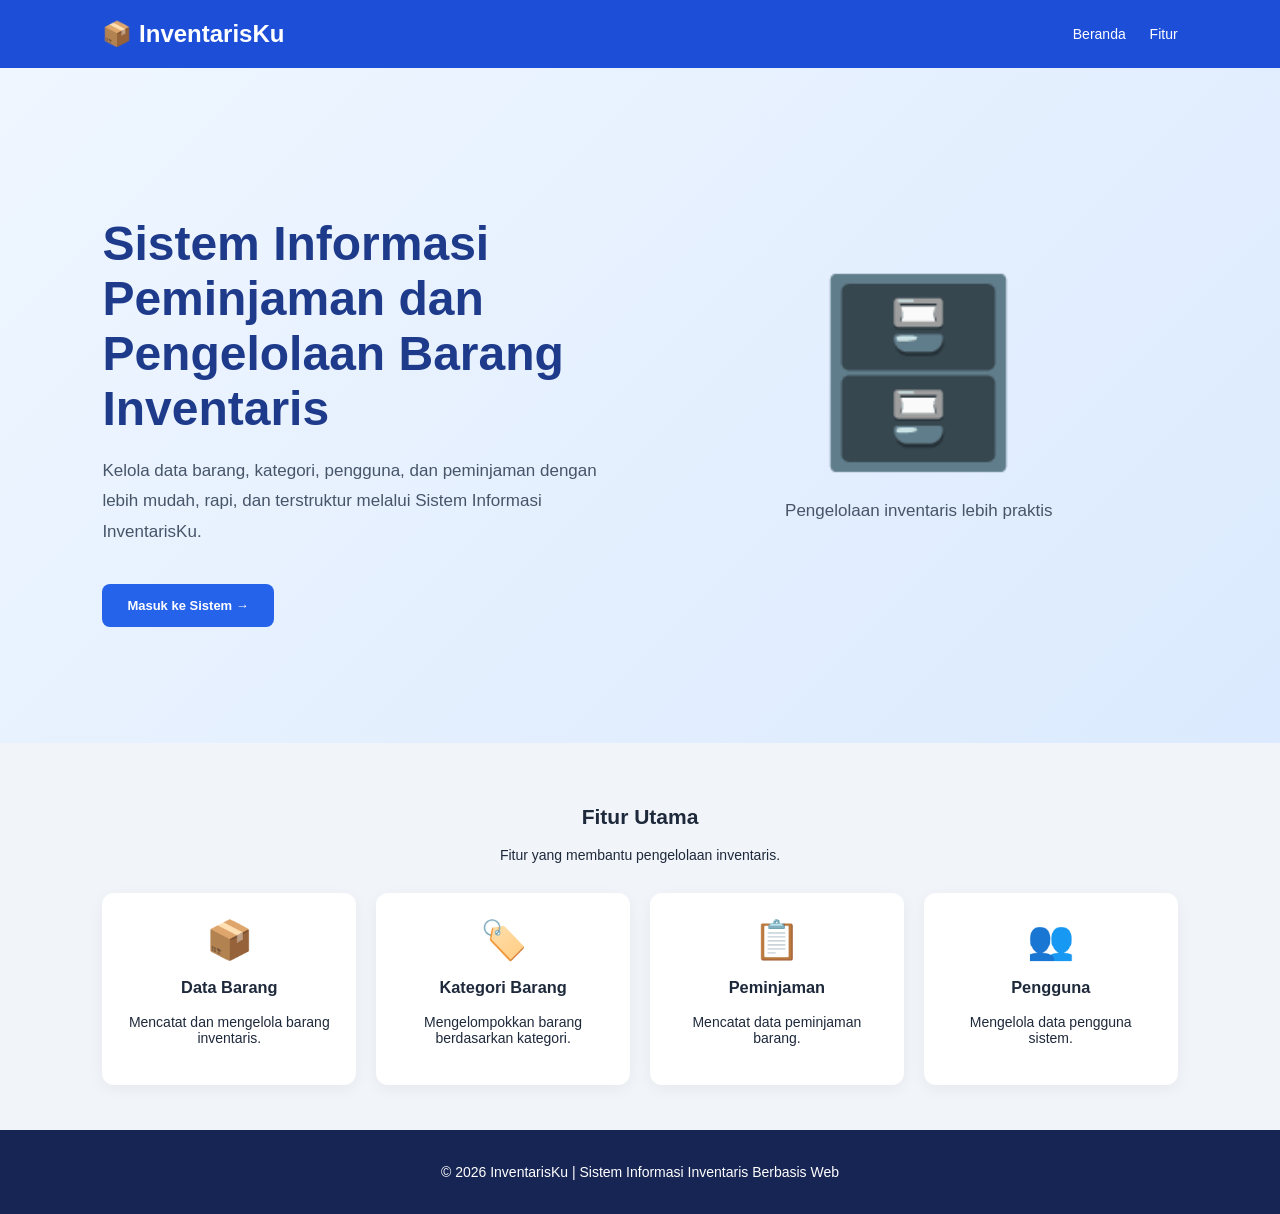
==== index.html @ ec7b14ca "Membuat halaman utama InventarisKu" ====
<!DOCTYPE html>
<html lang="id">
<head>
    <meta charset="UTF-8">
    <meta name="viewport" content="width=device-width, initial-scale=1.0">
    <title>InventarisKu - Sistem Informasi Inventaris</title>
    <link rel="stylesheet" href="assets/css/style.css">

    <style>
        * {
            box-sizing: border-box;
        }

        body {
            margin: 0;
            font-family: Arial, sans-serif;
            background: #f1f5f9;
            color: #1e293b;
        }

        .navbar {
            background: #1d4ed8;
            color: white;
            padding: 20px 8%;
            display: flex;
            justify-content: space-between;
            align-items: center;
            flex-wrap: wrap;
            gap: 15px;
        }

        .brand {
            font-size: 24px;
            font-weight: bold;
        }

        .navbar a {
            color: white;
            text-decoration: none;
            margin-left: 20px;
        }

        .hero {
            min-height: 75vh;
            padding: 70px 8%;
            display: flex;
            align-items: center;
            justify-content: space-between;
            gap: 40px;
            flex-wrap: wrap;
            background: linear-gradient(135deg, #eff6ff, #dbeafe);
        }

        .hero-text {
            flex: 1;
            min-width: 280px;
        }

        .hero h1 {
            font-size: clamp(32px, 5vw, 48px);
            margin-bottom: 20px;
            color: #1e3a8a;
        }

        .hero p {
            font-size: 17px;
            line-height: 1.8;
            color: #475569;
        }

        .hero-image {
            flex: 1;
            min-width: 260px;
            text-align: center;
        }

        .hero-image span {
            font-size: clamp(100px, 18vw, 180px);
        }

        .button {
            display: inline-block;
            margin-top: 20px;
            background: #2563eb;
            color: white;
            padding: 14px 25px;
            border-radius: 8px;
            text-decoration: none;
            font-weight: bold;
        }

        .button:hover {
            background: #1d4ed8;
        }

        .features {
            padding: 45px 8%;
            text-align: center;
        }

        .feature-list {
            display: grid;
            grid-template-columns: repeat(auto-fit, minmax(200px, 1fr));
            gap: 20px;
            margin-top: 30px;
        }

        .feature {
            background: white;
            padding: 25px;
            border-radius: 12px;
            box-shadow: 0 4px 15px #0000000d;
        }

        .feature span {
            font-size: 38px;
        }

        footer {
            background: #172554;
            color: white;
            text-align: center;
            padding: 20px;
        }

        @media (max-width: 600px) {
            .navbar {
                padding: 18px 5%;
            }

            .navbar a {
                margin-left: 0;
                margin-right: 15px;
            }

            .hero {
                padding: 45px 6%;
            }
        }
    </style>
</head>

<body>
    <header class="navbar">
        <div class="brand">📦 InventarisKu</div>
        <nav>
            <a href="#beranda">Beranda</a>
            <a href="#fitur">Fitur</a>
        </nav>
    </header>

    <main>
        <section class="hero" id="beranda">
            <div class="hero-text">
                <h1>Sistem Informasi Peminjaman dan Pengelolaan Barang Inventaris</h1>

                <p>
                    Kelola data barang, kategori, pengguna, dan peminjaman
                    dengan lebih mudah, rapi, dan terstruktur melalui
                    Sistem Informasi InventarisKu.
                </p>

                <a class="button" href="pages/login.html">
                    Masuk ke Sistem →
                </a>
            </div>

            <div class="hero-image">
                <span>🗄️</span>
                <p>Pengelolaan inventaris lebih praktis</p>
            </div>
        </section>

        <section class="features" id="fitur">
            <h2>Fitur Utama</h2>
            <p>Fitur yang membantu pengelolaan inventaris.</p>

            <div class="feature-list">
                <div class="feature">
                    <span>📦</span>
                    <h3>Data Barang</h3>
                    <p>Mencatat dan mengelola barang inventaris.</p>
                </div>

                <div class="feature">
                    <span>🏷️</span>
                    <h3>Kategori Barang</h3>
                    <p>Mengelompokkan barang berdasarkan kategori.</p>
                </div>

                <div class="feature">
                    <span>📋</span>
                    <h3>Peminjaman</h3>
                    <p>Mencatat data peminjaman barang.</p>
                </div>

                <div class="feature">
                    <span>👥</span>
                    <h3>Pengguna</h3>
                    <p>Mengelola data pengguna sistem.</p>
                </div>
            </div>
        </section>
    </main>

    <footer>
        <p>© 2026 InventarisKu | Sistem Informasi Inventaris Berbasis Web</p>
    </footer>
</body>
</html>
---- assets/css/style.css ----
{
    margin: 0;
    padding: 0;
    box-sizing: border-box;
}

:root {
    --primary: #2878e8;
    --sidebar: #202b3a;
    --sidebar-hover: #34465c;
    --background: #f4f7fb;
    --text: #1e293b;
    --muted: #64748b;
    --border: #dce4ee;
    --white: #ffffff;
}

body {
    font-family: Arial, Helvetica, sans-serif;
    background: var(--background);
    color: var(--text);
    font-size: 14px;
}

a {
    text-decoration: none;
    color: inherit;
}

/* LAYOUT UTAMA */

.layout {
    display: flex;
    min-height: 100vh;
}

.sidebar {
    width: 245px;
    min-width: 245px;
    background: var(--sidebar);
    color: var(--white);
    padding: 24px 14px;
    display: flex;
    flex-direction: column;
}

.sidebar h2 {
    font-size: 21px;
    margin: 0 0 35px 8px;
    white-space: nowrap;
}

.sidebar nav {
    display: flex;
    flex-direction: column;
    gap: 8px;
}

.sidebar nav a {
    display: block;
    padding: 13px 12px;
    border-radius: 6px;
    color: #d6deea;
    font-size: 14px;
    transition: 0.2s;
}

.sidebar nav a:hover {
    background: var(--sidebar-hover);
    color: white;
}

.sidebar nav a.active {
    background: var(--primary);
    color: white;
}

.sidebar nav .logout {
    margin-top: 35px;
}

.main-content {
    flex: 1;
    min-width: 0;
}

.topbar {
    height: 65px;
    background: white;
    border-bottom: 1px solid var(--border);
    display: flex;
    justify-content: space-between;
    align-items: center;
    padding: 0 28px;
}

#menuToggle {
    border: none;
    background: transparent;
    font-size: 24px;
    cursor: pointer;
    color: var(--text);
}

.topbar span {
    font-weight: bold;
}

.content {
    padding: 28px;
}

.welcome {
    margin-bottom: 25px;
}

.welcome h1 {
    font-size: 25px;
    margin-bottom: 10px;
}

.welcome p {
    color: var(--muted);
    margin-bottom: 8px;
    line-height: 1.6;
}

#tanggalWaktu {
    text-align: right;
    font-size: 12px;
}

/* KARTU STATISTIK */

.stats {
    display: grid;
    grid-template-columns: repeat(4, minmax(0, 1fr));
    gap: 18px;
    margin-bottom: 25px;
}

.stat-card {
    background: white;
    border: 1px solid var(--border);
    border-radius: 9px;
    padding: 23px 16px;
    box-shadow: 0 2px 6px rgba(15, 23, 42, 0.04);
}

.stat-card h3 {
    font-size: 14px;
    font-weight: normal;
    margin-bottom: 15px;
    color: #475569;
}

.stat-card p {
    font-size: 30px;
    font-weight: bold;
}

.stat-card.blue {
    border-top: 4px solid #3984f6;
}

.stat-card.blue p {
    color: #2878e8;
}

.stat-card.green {
    border-top: 4px solid #36b56a;
}

.stat-card.green p {
    color: #279b55;
}

.stat-card.orange {
    border-top: 4px solid #f59e0b;
}

.stat-card.orange p {
    color: #e88908;
}

.stat-card.purple {
    border-top: 4px solid #8b5cf6;
}

.stat-card.purple p {
    color: #7444df;
}

.panel {
    background: white;
    border: 1px solid var(--border);
    border-radius: 9px;
    padding: 24px;
    box-shadow: 0 2px 6px rgba(15, 23, 42, 0.04);
}

.panel h2 {
    font-size: 18px;
    margin-bottom: 15px;
}

.panel p {
    color: var(--muted);
    line-height: 1.7;
    margin-bottom: 20px;
}

.button {
    display: inline-block;
    background: var(--primary);
    color: white;
    border: none;
    padding: 11px 16px;
    margin: 0 8px 8px 0;
    border-radius: 5px;
    cursor: pointer;
    font-size: 13px;
}

.button:hover {
    background: #1764cb;
}

.table-container {
    width: 100%;
    overflow-x: auto;
    background: white;
    border: 1px solid var(--border);
    border-radius: 8px;
}

table {
    width: 100%;
    border-collapse: collapse;
    background: white;
}

th,
td {
    padding: 13px 14px;
    border-bottom: 1px solid #e5eaf1;
    text-align: left;
    white-space: nowrap;
}

th {
    background: #edf3fa;
    font-size: 12px;
}

td {
    font-size: 13px;
}

tr:hover td {
    background: #f8fbff;
}

/* FORM */

.form-container {
    background: white;
    padding: 25px;
    border: 1px solid var(--border);
    border-radius: 8px;
    max-width: 900px;
}

.form-group {
    margin-bottom: 19px;
}

.form-group label {
    display: block;
    font-weight: bold;
    margin-bottom: 8px;
}

.form-group input,
.form-group select,
.form-group textarea {
    width: 100%;
    padding: 12px;
    border: 1px solid #cbd5e1;
    border-radius: 5px;
    background: white;
    font-family: inherit;
    font-size: 14px;
}

.form-group input:focus,
.form-group select:focus,
.form-group textarea:focus {
    outline: 2px solid #bfdbfe;
    border-color: var(--primary);
}

.form-group textarea {
    min-height: 100px;
    resize: vertical;
}

.login-page {
    min-height: 100vh;
    display: flex;
    justify-content: center;
    align-items: center;
    padding: 24px;
    background: linear-gradient(135deg, #e7f0ff, #f8fafc);
}

.login-card {
    width: 100%;
    max-width: 420px;
    padding: 38px;
    background: white;
    border: 1px solid var(--border);
    border-radius: 12px;
    box-shadow: 0 10px 35px rgba(30, 64, 175, 0.09);
}

.login-card h1 {
    text-align: center;
    font-size: 25px;
    margin-bottom: 12px;
}

.login-card .subtitle {
    text-align: center;
    color: var(--muted);
    margin-bottom: 28px;
}

.login-card .button {
    width: 100%;
    margin-top: 8px;
}

.layout.sidebar-hidden .sidebar {
    display: none;
}

@media (max-width: 1000px) {
    .stats {
        grid-template-columns: repeat(2, minmax(0, 1fr));
    }

    .content {
        padding: 20px;
    }
}

@media (max-width: 600px) {
    .sidebar {
        width: 190px;
        min-width: 190px;
        padding: 18px 9px;
    }

    .sidebar h2 {
        font-size: 17px;
        margin-left: 5px;
    }

    .sidebar nav a {
        padding: 12px 8px;
        font-size: 12px;
    }

    .topbar {
        padding: 0 15px;
    }

    .content {
        padding: 15px;
    }

    .welcome h1 {
        font-size: 21px;
    }

    .stats {
        grid-template-columns: 1fr;
        gap: 12px;
    }

    .stat-card {
        padding: 18px;
    }

    .form-container {
        padding: 17px;
    }

    .login-card {
        padding: 25px;
    }
}
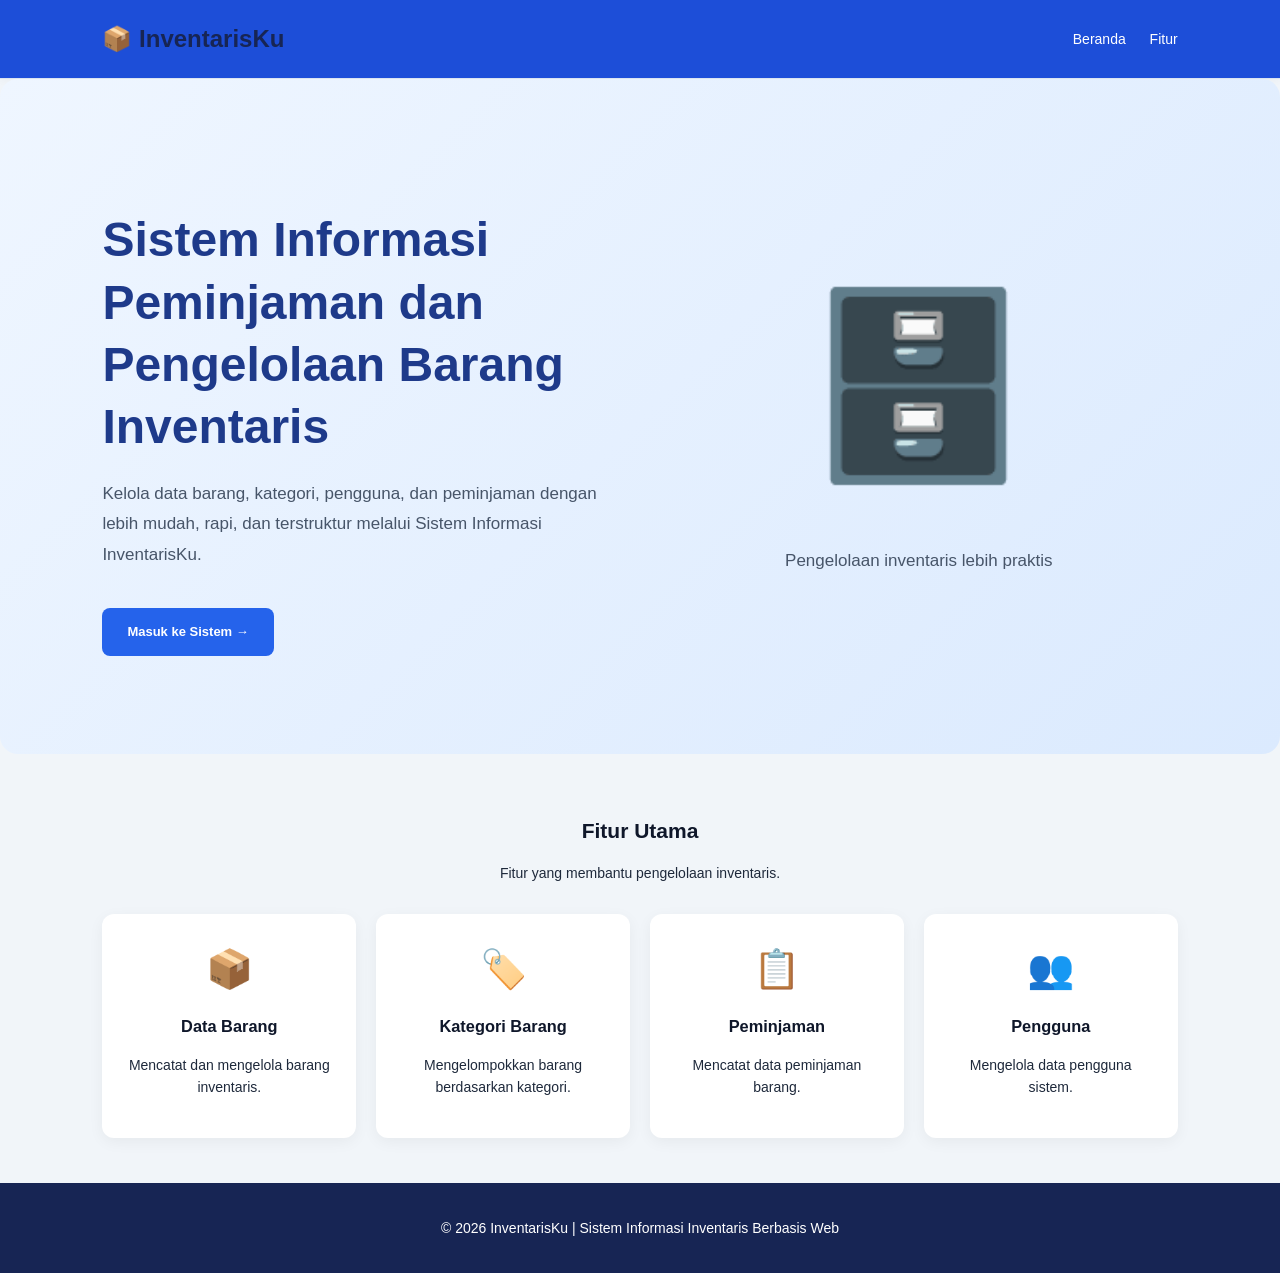
==== commit 240e2705: "memberi tampilan baru" ====
--- a/index.html
+++ b/index.html
@@ -1,10 +1,13 @@
 <!DOCTYPE html>
 <html lang="id">
 <head>
-    <meta charset="UTF-8">
-    <meta name="viewport" content="width=device-width, initial-scale=1.0">
-    <title>InventarisKu - Sistem Informasi Inventaris</title>
-    <link rel="stylesheet" href="assets/css/style.css">
+    
+<meta charset="UTF-8">
+<meta name="viewport" content="width=device-width, initial-scale=1.0">
+<title>InventarisKu - Sistem Informasi Inventaris</title>
+
+<link rel="stylesheet" href="assets/css/style.css">
+<link rel="stylesheet" href="assets/css/theme.css">
 
     <style>
         * {
--- a/assets/css/theme.css
+++ b/assets/css/theme.css
@@ -0,0 +1,315 @@
+/* InventarisKu - Tema Global Biru Putih
+   Pasang file ini sebagai assets/css/style.css
+   Semua halaman memakai tema navy, biru, putih, dan abu-abu kebiruan.
+*/
+
+:root {
+  --primary: #2563eb;
+  --primary-dark: #1d4ed8;
+  --primary-light: #dbeafe;
+  --navy: #172554;
+  --navy-2: #1e3a8a;
+  --page-bg: #f1f5f9;
+  --surface: #ffffff;
+  --text: #0f172a;
+  --muted: #64748b;
+  --border: #dbe4f0;
+  --success: #16a34a;
+  --danger: #dc2626;
+  --warning: #d97706;
+  --radius: 14px;
+  --shadow: 0 4px 15px rgba(15, 23, 42, .06);
+}
+
+* {
+  box-sizing: border-box;
+}
+
+html {
+  scroll-behavior: smooth;
+}
+
+body {
+  margin: 0;
+  color: var(--text);
+  background: var(--page-bg);
+  font-family: Arial, Helvetica, sans-serif;
+  line-height: 1.6;
+}
+
+img {
+  max-width: 100%;
+  height: auto;
+}
+
+a {
+  color: var(--primary);
+  text-decoration: none;
+}
+
+a:hover {
+  color: var(--primary-dark);
+}
+
+/* Header dan navigasi umum */
+header, .topbar, .navbar, .header {
+  background: var(--surface);
+  color: var(--text);
+  border-bottom: 1px solid var(--border);
+  box-shadow: 0 2px 8px rgba(15, 23, 42, .03);
+}
+
+.brand, .logo, .site-title {
+  color: var(--navy);
+  font-weight: 800;
+}
+
+nav a, .nav-link {
+  transition: background .2s ease, color .2s ease;
+}
+
+nav a:hover, .nav-link:hover {
+  color: var(--primary-dark);
+}
+
+/* Sidebar yang dipakai halaman admin */
+.sidebar, aside.sidebar, .side-menu {
+  background: var(--navy);
+  color: #fff;
+}
+
+.sidebar a, aside.sidebar a, .side-menu a {
+  display: block;
+  color: #f8fafc;
+  border-radius: 10px;
+  transition: background .2s ease, color .2s ease;
+}
+
+.sidebar a:hover, aside.sidebar a:hover, .side-menu a:hover,
+.sidebar a.active, aside.sidebar a.active, .side-menu a.active {
+  color: #fff;
+  background: var(--primary);
+}
+
+/* Area utama dan judul */
+main, .main-content, .content, .page-content {
+  min-width: 0;
+}
+
+h1, h2, h3, h4 {
+  color: var(--text);
+  line-height: 1.3;
+}
+
+.page-title, .content-title {
+  margin-top: 0;
+  font-weight: 800;
+}
+
+/* Panel, kartu, ringkasan, formulir, tabel */
+.card, .panel, .stat-card, .form-card, .table-card,
+.content-card, .summary-card, .box {
+  background: var(--surface);
+  border: 1px solid var(--border);
+  border-radius: var(--radius);
+  box-shadow: var(--shadow);
+}
+
+.stat-card, .card {
+  transition: transform .2s ease, box-shadow .2s ease;
+}
+
+.stat-card:hover, .card:hover {
+  box-shadow: 0 8px 22px rgba(37, 99, 235, .09);
+}
+
+label {
+  display: block;
+  margin-bottom: 6px;
+  color: #334155;
+  font-weight: 600;
+}
+
+input, select, textarea {
+  width: 100%;
+  min-height: 42px;
+  padding: 10px 12px;
+  color: var(--text);
+  background: #fff;
+  border: 1px solid #cbd5e1;
+  border-radius: 9px;
+  font: inherit;
+  outline: none;
+  transition: border-color .2s ease, box-shadow .2s ease;
+}
+
+textarea {
+  min-height: 100px;
+  resize: vertical;
+}
+
+input:focus, select:focus, textarea:focus {
+  border-color: var(--primary);
+  box-shadow: 0 0 0 3px rgba(37, 99, 235, .13);
+}
+
+/* Tombol */
+button, .btn, input[type="submit"], input[type="button"] {
+  display: inline-flex;
+  align-items: center;
+  justify-content: center;
+  gap: 7px;
+  min-height: 40px;
+  padding: 10px 16px;
+  color: #fff;
+  background: var(--primary);
+  border: 1px solid var(--primary);
+  border-radius: 9px;
+  font: inherit;
+  font-weight: 700;
+  cursor: pointer;
+  transition: background .2s ease, transform .2s ease, box-shadow .2s ease;
+}
+
+button:hover, .btn:hover, input[type="submit"]:hover, input[type="button"]:hover {
+  color: #fff;
+  background: var(--primary-dark);
+  border-color: var(--primary-dark);
+  box-shadow: 0 4px 12px rgba(37, 99, 235, .18);
+}
+
+button:active, .btn:active {
+  transform: translateY(1px);
+}
+
+.btn-secondary, .secondary, button.secondary {
+  color: #1e40af;
+  background: #eff6ff;
+  border-color: #bfdbfe;
+}
+
+.btn-secondary:hover, .secondary:hover, button.secondary:hover {
+  color: #1e40af;
+  background: #dbeafe;
+  border-color: #93c5fd;
+}
+
+.btn-danger, .danger, button.danger {
+  background: var(--danger);
+  border-color: var(--danger);
+}
+
+.btn-success, .success, button.success {
+  background: var(--success);
+  border-color: var(--success);
+}
+
+/* Tabel */
+table {
+  width: 100%;
+  border-collapse: collapse;
+  background: #fff;
+}
+
+thead th {
+  color: #1e3a8a;
+  background: #eff6ff;
+  font-weight: 800;
+}
+
+th, td {
+  padding: 12px 14px;
+  border-bottom: 1px solid var(--border);
+  text-align: left;
+  vertical-align: middle;
+}
+
+tbody tr:hover {
+  background: #f8fbff;
+}
+
+/* Pesan status/validasi */
+.alert, .message, .pesan, .status-message {
+  padding: 11px 14px;
+  border-radius: 9px;
+}
+
+.alert-success, .message.success {
+  color: #166534;
+  background: #f0fdf4;
+  border: 1px solid #bbf7d0;
+}
+
+.alert-error, .alert-danger, .message.error {
+  color: #991b1b;
+  background: #fef2f2;
+  border: 1px solid #fecaca;
+}
+
+/* Beranda publik */
+.hero {
+  color: #fff;
+  background: linear-gradient(120deg, #1d4ed8, #3b82f6);
+  border-radius: 18px;
+}
+
+.hero h1, .hero h2, .hero p {
+  color: #fff;
+}
+
+.feature-card, .product-card {
+  overflow: hidden;
+  background: #fff;
+  border: 1px solid var(--border);
+  border-radius: var(--radius);
+  box-shadow: var(--shadow);
+}
+
+footer {
+  color: var(--muted);
+}
+
+/* Biar tabel dapat digeser di layar kecil */
+.table-responsive, .table-container {
+  width: 100%;
+  overflow-x: auto;
+  border-radius: 12px;
+}
+
+/* Responsif */
+@media (max-width: 900px) {
+  .main-content, .content, .page-content {
+    padding: 20px !important;
+  }
+
+  .stats-grid, .cards-grid, .dashboard-cards {
+    grid-template-columns: repeat(2, minmax(0, 1fr)) !important;
+  }
+}
+
+@media (max-width: 600px) {
+  body {
+    font-size: 14px;
+  }
+
+  .main-content, .content, .page-content {
+    padding: 14px !important;
+  }
+
+  .stats-grid, .cards-grid, .dashboard-cards {
+    grid-template-columns: 1fr !important;
+  }
+
+  .hero {
+    padding: 22px !important;
+  }
+
+  th, td {
+    padding: 9px 10px;
+    white-space: nowrap;
+  }
+
+  button, .btn {
+    max-width: 100%;
+  }
+}
